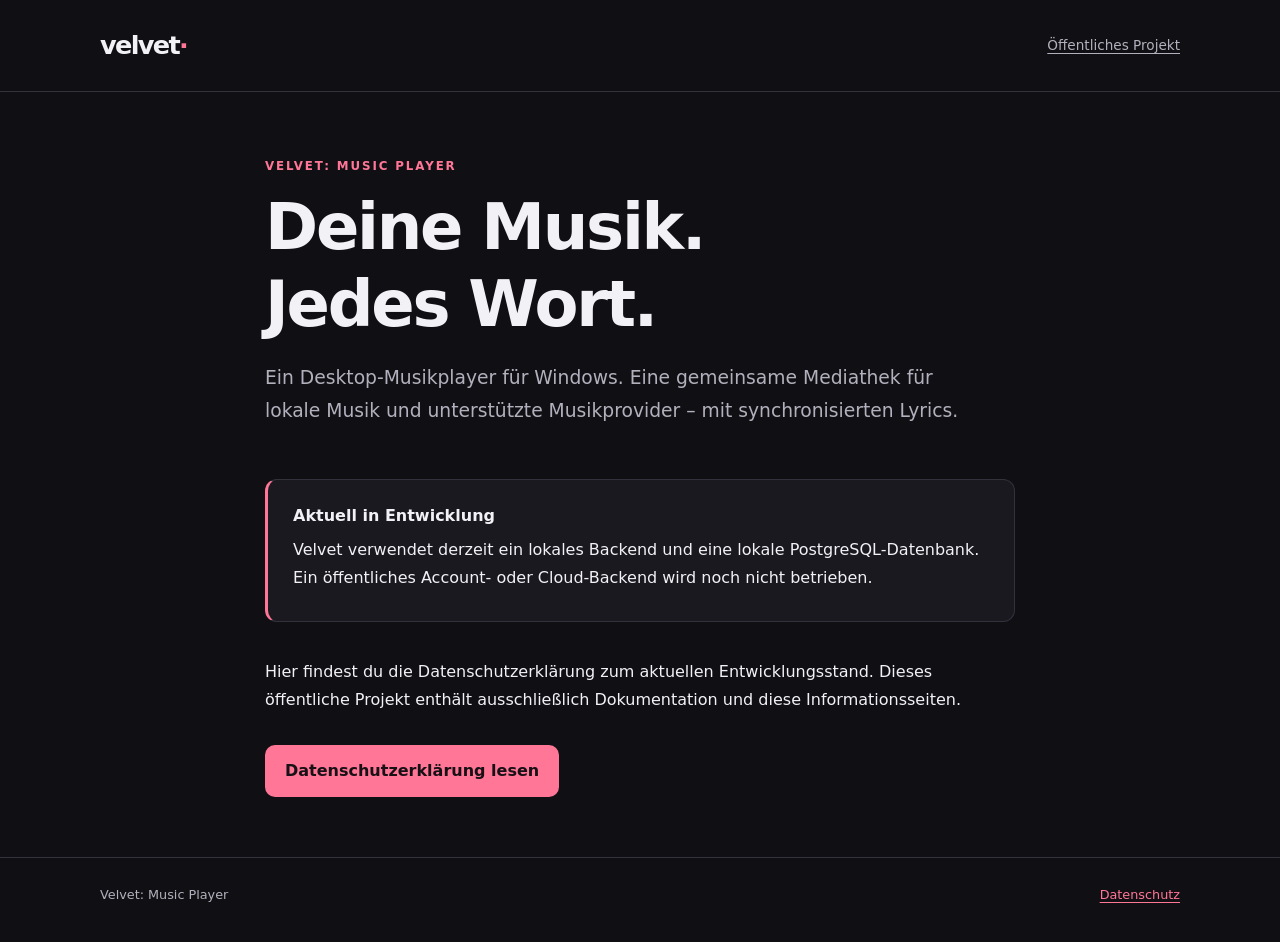
==== docs/index.html @ f3375134 "Add public Velvet documentation homepage" ====
<!doctype html>
<html lang="de">
<head>
<meta charset="utf-8">
<meta name="viewport" content="width=device-width, initial-scale=1">
<meta name="description" content="Velvet: Music Player – Desktop-Musikplayer mit gemeinsamer Mediathek und synchronisierten Lyrics. Öffentliche Projektinformationen und Datenschutz.">
<meta name="referrer" content="no-referrer">
<meta http-equiv="Content-Security-Policy" content="default-src 'none'; style-src 'self'; base-uri 'none'; form-action 'none'">
<title>Velvet: Music Player</title>
<link rel="canonical" href="https://mikabrawlstars.github.io/velvet-music-player/">
<link rel="stylesheet" href="assets/site.css">
</head>
<body>
<a class="skip" href="#inhalt">Zum Inhalt</a>
<header class="site-header"><div class="wrap"><a class="brand" href="./" aria-label="Velvet Startseite">velvet<span>·</span></a><a class="header-link" href="https://github.com/mikabrawlstars/velvet-music-player">Öffentliches Projekt</a></div></header>
<main id="inhalt" class="wrap home">
<div class="hero"><div class="eyebrow">Velvet: Music Player</div><h1>Deine Musik.<br>Jedes Wort.</h1><p class="lead">Ein Desktop-Musikplayer für Windows. Eine gemeinsame Mediathek für lokale Musik und unterstützte Musikprovider – mit synchronisierten Lyrics.</p></div>
<div class="notice"><strong>Aktuell in Entwicklung</strong><p>Velvet verwendet derzeit ein lokales Backend und eine lokale PostgreSQL-Datenbank. Ein öffentliches Account- oder Cloud-Backend wird noch nicht betrieben.</p></div>
<p>Hier findest du die Datenschutzerklärung zum aktuellen Entwicklungsstand. Dieses öffentliche Projekt enthält ausschließlich Dokumentation und diese Informationsseiten.</p>
<a class="button" href="privacy/">Datenschutzerklärung lesen</a>
</main>
<footer class="site-footer"><div class="wrap"><span>Velvet: Music Player</span><a href="privacy/">Datenschutz</a></div></footer>
</body>
</html>
---- docs/assets/site.css ----
/* Velvet public documentation. No external assets or fonts. */
:root{color-scheme:dark;--bg:#101014;--panel:#19191f;--text:#f2f1f5;--muted:#b3b0bd;--line:#34313d;--accent:#ff7697;--max:1080px;font-family:Inter,ui-sans-serif,system-ui,-apple-system,"Segoe UI",sans-serif}
*{box-sizing:border-box}html{scroll-padding-top:2rem}body{margin:0;background:var(--bg);color:var(--text);font-size:16px;line-height:1.75}a{color:var(--accent);text-underline-offset:.22em;text-decoration-thickness:1px}a:hover{color:#ffb4c7}a:focus-visible{outline:3px solid var(--accent);outline-offset:5px;border-radius:2px}p,li,dd{overflow-wrap:anywhere}p{margin:.8rem 0 1.2rem}h1,h2,h3{line-height:1.2;letter-spacing:-.035em}h1{font-size:clamp(2.4rem,6vw,4rem);margin:.8rem 0 1.2rem}h2{font-size:1.65rem;margin:0 0 1.25rem}h3{font-size:1.15rem;margin:1.8rem 0 .6rem;letter-spacing:-.015em}strong{font-weight:650}ul,ol{padding-left:1.3rem}li+li{margin-top:.55rem}
.wrap{width:min(var(--max),calc(100% - 48px));margin:auto}.site-header{border-bottom:1px solid var(--line)}.site-header .wrap{display:flex;justify-content:space-between;align-items:center;gap:20px;padding:23px 0}.brand{font-size:1.6rem;font-weight:750;letter-spacing:-.065em;color:var(--text);text-decoration:none}.brand span{color:var(--accent)}.header-link{font-size:.85rem;color:var(--muted)}.hero{padding:64px 0 32px;max-width:800px}.eyebrow{font-size:.74rem;font-weight:650;letter-spacing:.16em;text-transform:uppercase;color:var(--accent)}.lead{font-size:1.17rem;color:var(--muted);max-width:700px}.meta{font-size:.85rem;color:var(--muted)}
.notice{background:var(--panel);border:1px solid var(--line);border-left:3px solid var(--accent);border-radius:12px;padding:22px 25px;margin:0 0 36px}.notice p{margin:.4rem 0}.layout{display:grid;grid-template-columns:220px minmax(0,1fr);gap:60px;align-items:start}.toc{position:sticky;top:30px;font-size:.87rem;padding:10px 0}.toc h2{font-size:.72rem;letter-spacing:.13em;text-transform:uppercase;color:var(--muted);margin-bottom:16px}.toc ol{list-style:none;padding:0;margin:0}.toc li{margin:0 0 12px}.toc a{color:var(--muted);text-decoration:none}.toc a:hover{color:var(--text)}article section{padding:12px 0 36px;margin-bottom:28px;border-bottom:1px solid var(--line)}article section:last-child{border:0}address{font-style:normal}dt{font-weight:650;margin-top:1.2rem}dd{margin:.25rem 0 1rem;color:var(--muted)}.contact{padding:20px 24px;background:var(--panel);border-radius:12px}.fine{font-size:.89rem;color:var(--muted)}.site-footer{border-top:1px solid var(--line);padding:26px 0 36px;color:var(--muted);font-size:.8rem}.site-footer .wrap{display:flex;justify-content:space-between;gap:18px;flex-wrap:wrap}.skip{position:absolute;top:8px;left:8px;transform:translateY(-200%);background:var(--panel);padding:10px 16px;z-index:2}.skip:focus{transform:translateY(0)}.home{max-width:750px;min-height:65vh;padding-bottom:60px}.button{display:inline-block;background:var(--accent);color:#171015;font-weight:650;text-decoration:none;padding:12px 20px;border-radius:10px;margin-top:12px}.button:hover{background:#ffb4c7;color:#171015}
@media(max-width:800px){.layout{grid-template-columns:1fr;gap:24px}.toc{position:static;border-bottom:1px solid var(--line);padding:0 0 22px}.toc ol{columns:2;column-gap:24px}.toc li{break-inside:avoid}.hero{padding-top:42px}}
@media(max-width:480px){.wrap{width:calc(100% - 32px)}.site-header .wrap{padding:18px 0}.header-link{max-width:140px;text-align:right}.notice{padding:18px}.toc ol{columns:1}article section{padding-bottom:25px;margin-bottom:22px}h2{font-size:1.45rem}}
@media print{:root{color-scheme:light;--bg:#fff;--panel:#fff;--text:#111;--muted:#333;--line:#aaa;--accent:#7b1630}body{font-size:10pt}.wrap{width:100%;max-width:none}.site-header,.toc,.skip{display:none}.layout{display:block}.hero{padding:0}h1{font-size:26pt}h2{font-size:16pt;break-after:avoid}h3{break-after:avoid}.notice{break-inside:avoid}article section{margin:0;padding:16px 0}.site-footer{margin-top:20px}}
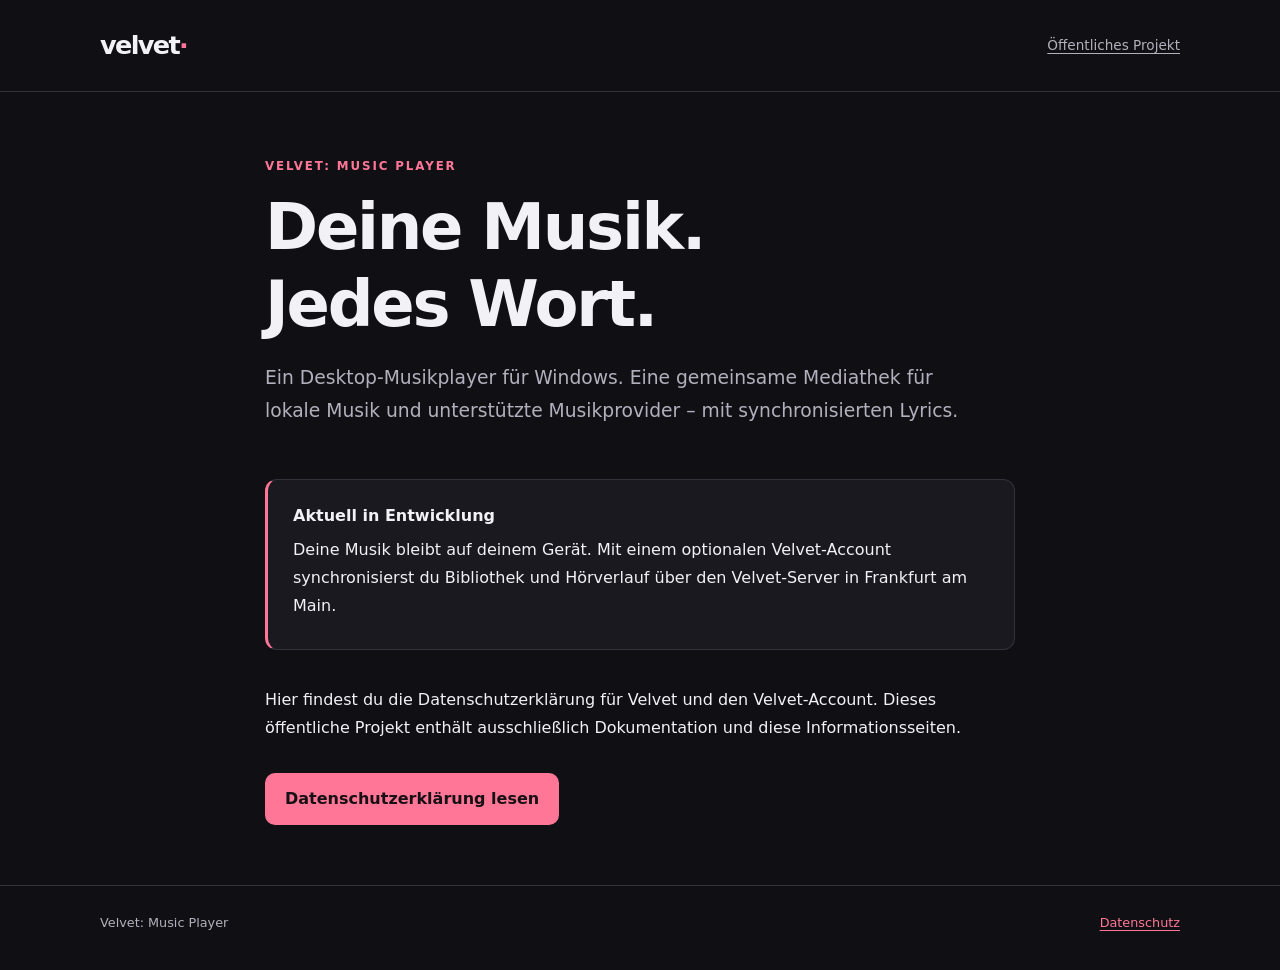
==== commit cde0fc4c: "Update privacy policy for the Velvet cloud account service Describe the live account and library syn" ====
--- a/docs/index.html
+++ b/docs/index.html
@@ -15,8 +15,8 @@
 <header class="site-header"><div class="wrap"><a class="brand" href="./" aria-label="Velvet Startseite">velvet<span>·</span></a><a class="header-link" href="https://github.com/mikabrawlstars/velvet-music-player">Öffentliches Projekt</a></div></header>
 <main id="inhalt" class="wrap home">
 <div class="hero"><div class="eyebrow">Velvet: Music Player</div><h1>Deine Musik.<br>Jedes Wort.</h1><p class="lead">Ein Desktop-Musikplayer für Windows. Eine gemeinsame Mediathek für lokale Musik und unterstützte Musikprovider – mit synchronisierten Lyrics.</p></div>
-<div class="notice"><strong>Aktuell in Entwicklung</strong><p>Velvet verwendet derzeit ein lokales Backend und eine lokale PostgreSQL-Datenbank. Ein öffentliches Account- oder Cloud-Backend wird noch nicht betrieben.</p></div>
-<p>Hier findest du die Datenschutzerklärung zum aktuellen Entwicklungsstand. Dieses öffentliche Projekt enthält ausschließlich Dokumentation und diese Informationsseiten.</p>
+<div class="notice"><strong>Aktuell in Entwicklung</strong><p>Deine Musik bleibt auf deinem Gerät. Mit einem optionalen Velvet-Account synchronisierst du Bibliothek und Hörverlauf über den Velvet-Server in Frankfurt am Main.</p></div>
+<p>Hier findest du die Datenschutzerklärung für Velvet und den Velvet-Account. Dieses öffentliche Projekt enthält ausschließlich Dokumentation und diese Informationsseiten.</p>
 <a class="button" href="privacy/">Datenschutzerklärung lesen</a>
 </main>
 <footer class="site-footer"><div class="wrap"><span>Velvet: Music Player</span><a href="privacy/">Datenschutz</a></div></footer>
--- a/docs/assets/site.css
+++ b/docs/assets/site.css
@@ -3,6 +3,7 @@
 *{box-sizing:border-box}html{scroll-padding-top:2rem}body{margin:0;background:var(--bg);color:var(--text);font-size:16px;line-height:1.75}a{color:var(--accent);text-underline-offset:.22em;text-decoration-thickness:1px}a:hover{color:#ffb4c7}a:focus-visible{outline:3px solid var(--accent);outline-offset:5px;border-radius:2px}p,li,dd{overflow-wrap:anywhere}p{margin:.8rem 0 1.2rem}h1,h2,h3{line-height:1.2;letter-spacing:-.035em}h1{font-size:clamp(2.4rem,6vw,4rem);margin:.8rem 0 1.2rem}h2{font-size:1.65rem;margin:0 0 1.25rem}h3{font-size:1.15rem;margin:1.8rem 0 .6rem;letter-spacing:-.015em}strong{font-weight:650}ul,ol{padding-left:1.3rem}li+li{margin-top:.55rem}
 .wrap{width:min(var(--max),calc(100% - 48px));margin:auto}.site-header{border-bottom:1px solid var(--line)}.site-header .wrap{display:flex;justify-content:space-between;align-items:center;gap:20px;padding:23px 0}.brand{font-size:1.6rem;font-weight:750;letter-spacing:-.065em;color:var(--text);text-decoration:none}.brand span{color:var(--accent)}.header-link{font-size:.85rem;color:var(--muted)}.hero{padding:64px 0 32px;max-width:800px}.eyebrow{font-size:.74rem;font-weight:650;letter-spacing:.16em;text-transform:uppercase;color:var(--accent)}.lead{font-size:1.17rem;color:var(--muted);max-width:700px}.meta{font-size:.85rem;color:var(--muted)}
 .notice{background:var(--panel);border:1px solid var(--line);border-left:3px solid var(--accent);border-radius:12px;padding:22px 25px;margin:0 0 36px}.notice p{margin:.4rem 0}.layout{display:grid;grid-template-columns:220px minmax(0,1fr);gap:60px;align-items:start}.toc{position:sticky;top:30px;font-size:.87rem;padding:10px 0}.toc h2{font-size:.72rem;letter-spacing:.13em;text-transform:uppercase;color:var(--muted);margin-bottom:16px}.toc ol{list-style:none;padding:0;margin:0}.toc li{margin:0 0 12px}.toc a{color:var(--muted);text-decoration:none}.toc a:hover{color:var(--text)}article section{padding:12px 0 36px;margin-bottom:28px;border-bottom:1px solid var(--line)}article section:last-child{border:0}address{font-style:normal}dt{font-weight:650;margin-top:1.2rem}dd{margin:.25rem 0 1rem;color:var(--muted)}.contact{padding:20px 24px;background:var(--panel);border-radius:12px}.fine{font-size:.89rem;color:var(--muted)}.site-footer{border-top:1px solid var(--line);padding:26px 0 36px;color:var(--muted);font-size:.8rem}.site-footer .wrap{display:flex;justify-content:space-between;gap:18px;flex-wrap:wrap}.skip{position:absolute;top:8px;left:8px;transform:translateY(-200%);background:var(--panel);padding:10px 16px;z-index:2}.skip:focus{transform:translateY(0)}.home{max-width:750px;min-height:65vh;padding-bottom:60px}.button{display:inline-block;background:var(--accent);color:#171015;font-weight:650;text-decoration:none;padding:12px 20px;border-radius:10px;margin-top:12px}.button:hover{background:#ffb4c7;color:#171015}
+h1{hyphens:manual;overflow-wrap:break-word}.overview{width:100%;border-collapse:collapse;margin:14px 0 6px;font-size:.95rem;line-height:1.6}.overview th,.overview td{text-align:left;vertical-align:top;padding:12px 16px 12px 0;border-top:1px solid var(--line)}.overview th{width:32%;font-weight:650}.overview th .fine{font-weight:400;font-size:.82rem}.overview td{color:var(--muted);overflow-wrap:anywhere;padding-right:0}
 @media(max-width:800px){.layout{grid-template-columns:1fr;gap:24px}.toc{position:static;border-bottom:1px solid var(--line);padding:0 0 22px}.toc ol{columns:2;column-gap:24px}.toc li{break-inside:avoid}.hero{padding-top:42px}}
-@media(max-width:480px){.wrap{width:calc(100% - 32px)}.site-header .wrap{padding:18px 0}.header-link{max-width:140px;text-align:right}.notice{padding:18px}.toc ol{columns:1}article section{padding-bottom:25px;margin-bottom:22px}h2{font-size:1.45rem}}
+@media(max-width:480px){.wrap{width:calc(100% - 32px)}.site-header .wrap{padding:18px 0}.header-link{max-width:140px;text-align:right}.notice{padding:18px}.toc ol{columns:1}article section{padding-bottom:25px;margin-bottom:22px}h1{font-size:2.1rem}h2{font-size:1.45rem}.overview th,.overview td{display:block;width:auto;padding:0}.overview th{padding-top:12px}.overview td{border-top:0;padding:2px 0 12px}}
 @media print{:root{color-scheme:light;--bg:#fff;--panel:#fff;--text:#111;--muted:#333;--line:#aaa;--accent:#7b1630}body{font-size:10pt}.wrap{width:100%;max-width:none}.site-header,.toc,.skip{display:none}.layout{display:block}.hero{padding:0}h1{font-size:26pt}h2{font-size:16pt;break-after:avoid}h3{break-after:avoid}.notice{break-inside:avoid}article section{margin:0;padding:16px 0}.site-footer{margin-top:20px}}
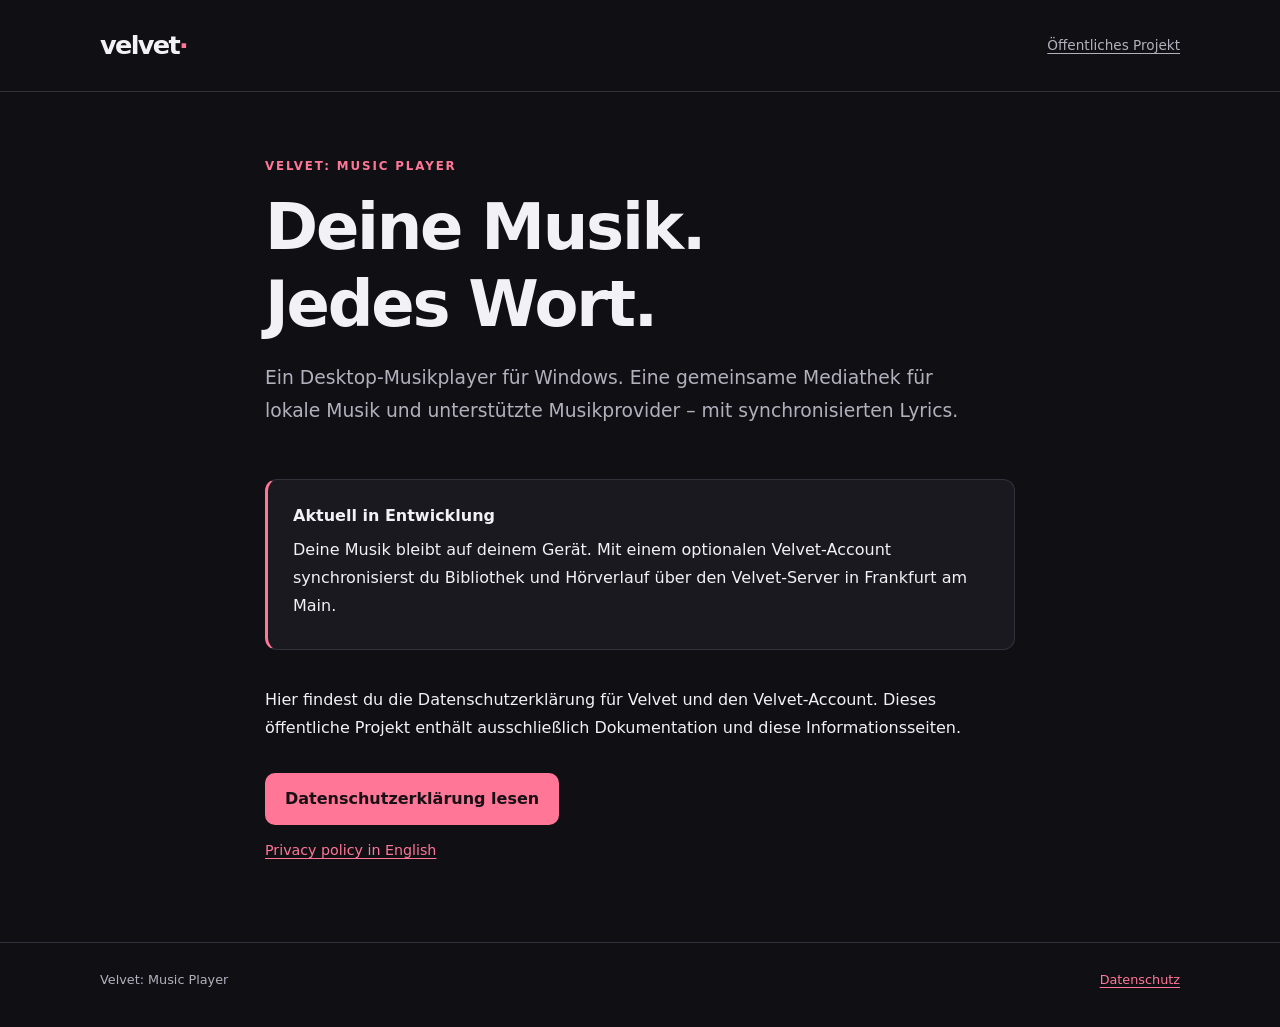
==== commit 637c9167: "Add an English translation of the privacy policy docs/privacy/en/ mirrors the German policy of 5 Nov" ====
--- a/docs/index.html
+++ b/docs/index.html
@@ -18,6 +18,7 @@
 <div class="notice"><strong>Aktuell in Entwicklung</strong><p>Deine Musik bleibt auf deinem Gerät. Mit einem optionalen Velvet-Account synchronisierst du Bibliothek und Hörverlauf über den Velvet-Server in Frankfurt am Main.</p></div>
 <p>Hier findest du die Datenschutzerklärung für Velvet und den Velvet-Account. Dieses öffentliche Projekt enthält ausschließlich Dokumentation und diese Informationsseiten.</p>
 <a class="button" href="privacy/">Datenschutzerklärung lesen</a>
+<p class="fine"><a href="privacy/en/" hreflang="en" lang="en">Privacy policy in English</a></p>
 </main>
 <footer class="site-footer"><div class="wrap"><span>Velvet: Music Player</span><a href="privacy/">Datenschutz</a></div></footer>
 </body>
